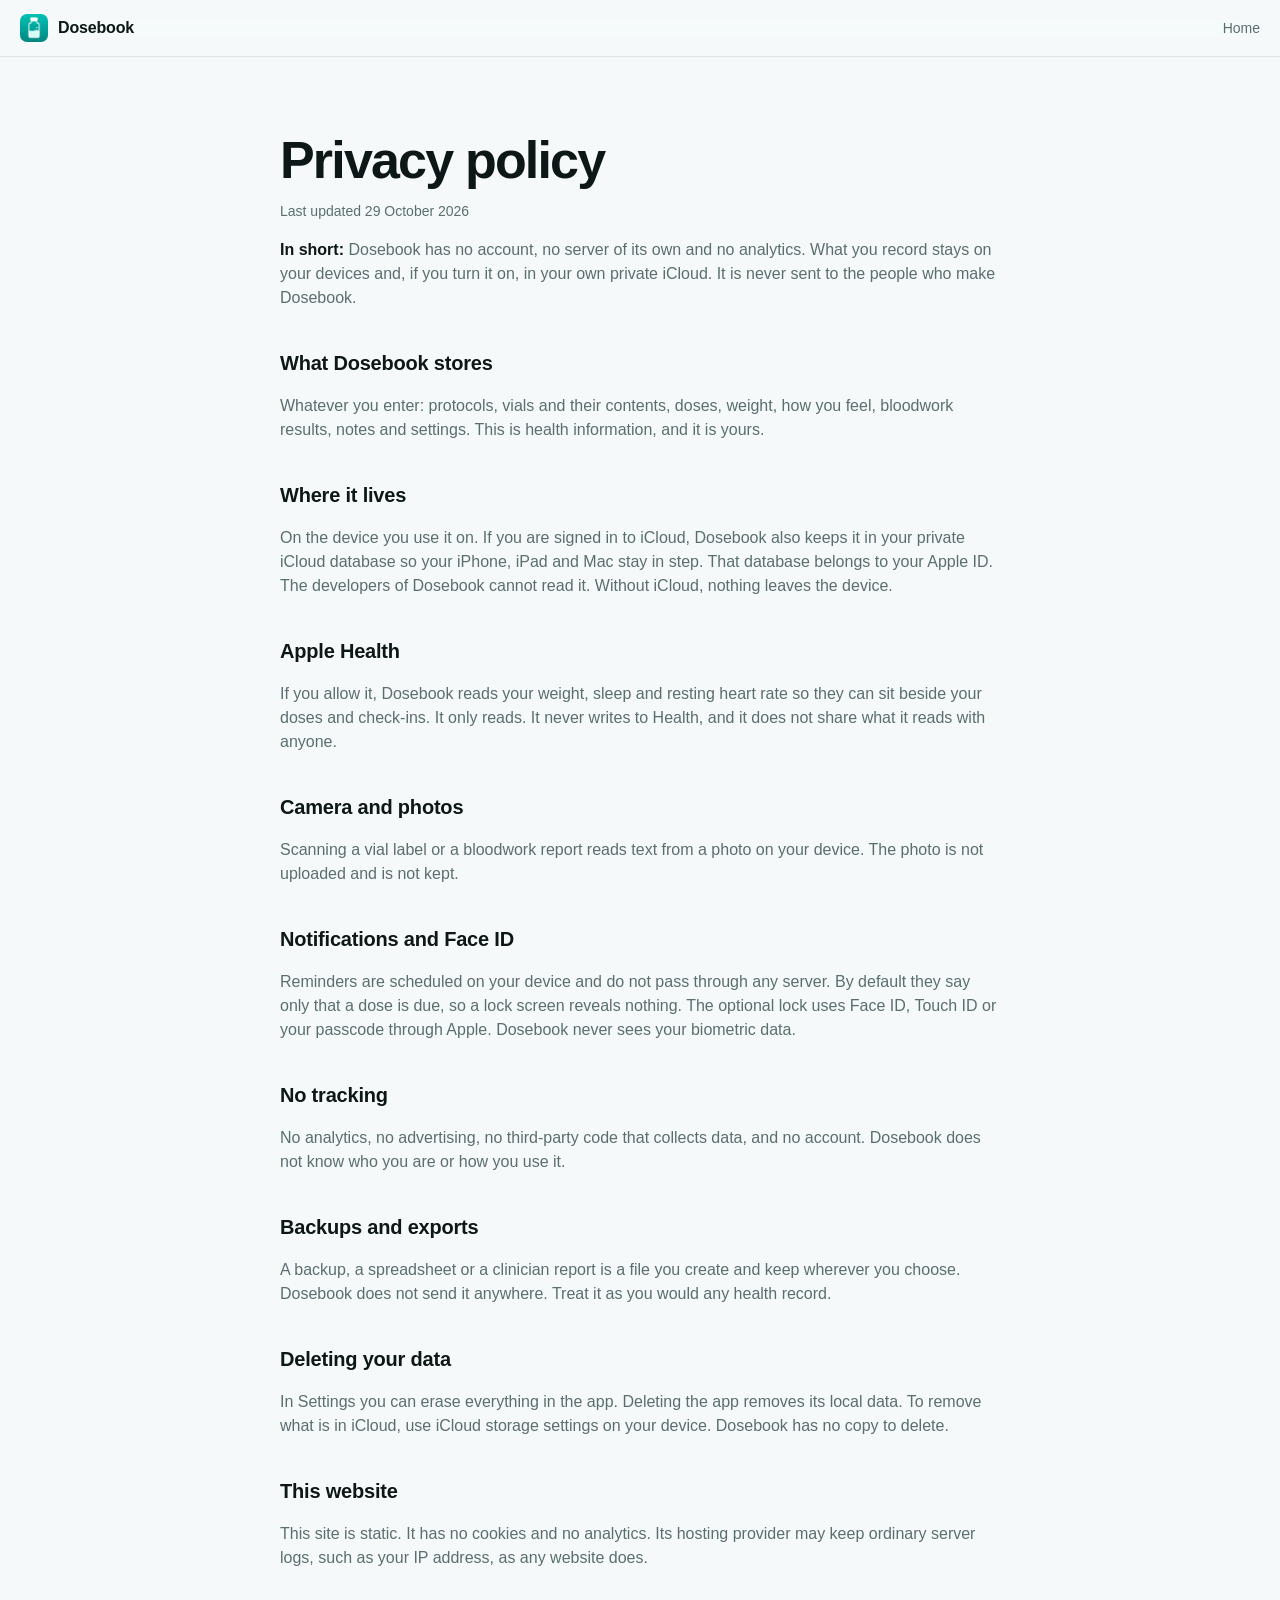
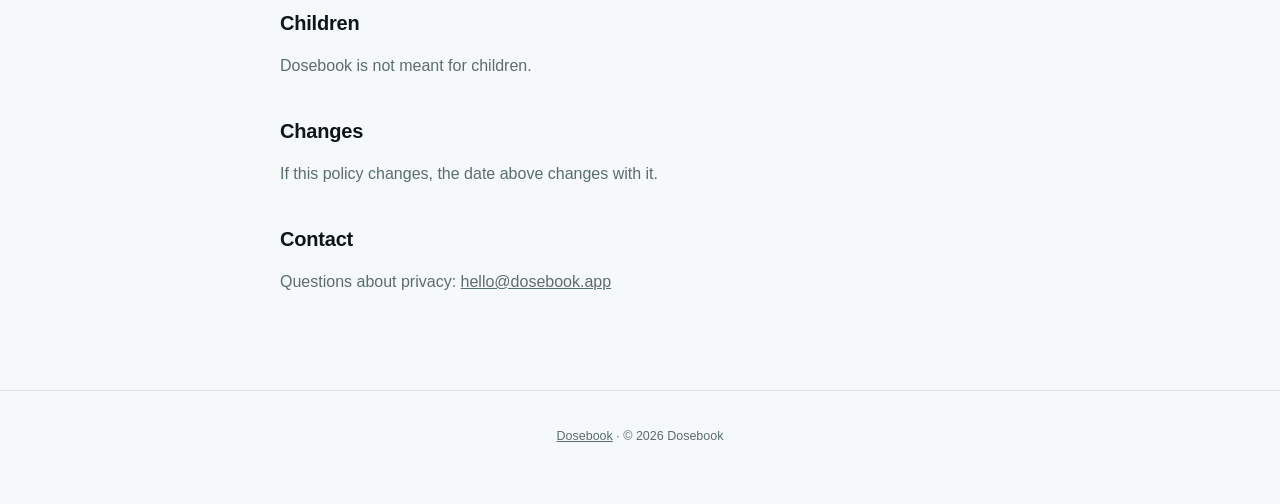
==== privacy.html @ 6c435eca "Dosebook website: a single page and a privacy policy A static site with no build step: a hero with t" ====
<!doctype html>
<html lang="en">
<head>
<meta charset="utf-8">
<meta name="viewport" content="width=device-width, initial-scale=1, viewport-fit=cover">
<title>Privacy policy · Dosebook</title>
<meta name="description" content="Dosebook has no account, no server and no analytics. Here is exactly what it stores and where.">
<meta name="theme-color" content="#0b1112">
<link rel="icon" href="assets/img/favicon.png">
<link rel="apple-touch-icon" href="assets/img/apple-touch-icon.png">
<link rel="stylesheet" href="style.css">
</head>
<body>
<header class="nav">
  <a class="brand" href="./"><img src="assets/img/icon-256.png" alt="" width="28" height="28">Dosebook</a>
  <nav><a href="./">Home</a></nav>
</header>
<main class="doc">
  <h1>Privacy policy</h1>
  <p class="meta">Last updated 29 October 2026</p>

  <p><strong>In short:</strong> Dosebook has no account, no server of its own and no analytics. What you record stays on your devices and, if you turn it on, in your own private iCloud. It is never sent to the people who make Dosebook.</p>

  <h2>What Dosebook stores</h2>
  <p>Whatever you enter: protocols, vials and their contents, doses, weight, how you feel, bloodwork results, notes and settings. This is health information, and it is yours.</p>

  <h2>Where it lives</h2>
  <p>On the device you use it on. If you are signed in to iCloud, Dosebook also keeps it in your private iCloud database so your iPhone, iPad and Mac stay in step. That database belongs to your Apple ID. The developers of Dosebook cannot read it. Without iCloud, nothing leaves the device.</p>

  <h2>Apple Health</h2>
  <p>If you allow it, Dosebook reads your weight, sleep and resting heart rate so they can sit beside your doses and check-ins. It only reads. It never writes to Health, and it does not share what it reads with anyone.</p>

  <h2>Camera and photos</h2>
  <p>Scanning a vial label or a bloodwork report reads text from a photo on your device. The photo is not uploaded and is not kept.</p>

  <h2>Notifications and Face ID</h2>
  <p>Reminders are scheduled on your device and do not pass through any server. By default they say only that a dose is due, so a lock screen reveals nothing. The optional lock uses Face ID, Touch ID or your passcode through Apple. Dosebook never sees your biometric data.</p>

  <h2>No tracking</h2>
  <p>No analytics, no advertising, no third-party code that collects data, and no account. Dosebook does not know who you are or how you use it.</p>

  <h2>Backups and exports</h2>
  <p>A backup, a spreadsheet or a clinician report is a file you create and keep wherever you choose. Dosebook does not send it anywhere. Treat it as you would any health record.</p>

  <h2>Deleting your data</h2>
  <p>In Settings you can erase everything in the app. Deleting the app removes its local data. To remove what is in iCloud, use iCloud storage settings on your device. Dosebook has no copy to delete.</p>

  <h2>This website</h2>
  <p>This site is static. It has no cookies and no analytics. Its hosting provider may keep ordinary server logs, such as your IP address, as any website does.</p>

  <h2>Children</h2>
  <p>Dosebook is not meant for children.</p>

  <h2>Changes</h2>
  <p>If this policy changes, the date above changes with it.</p>

  <h2>Contact</h2>
  <p>Questions about privacy: <a href="mailto:hello@dosebook.app">hello@dosebook.app</a></p>
</main>
<footer><p class="small"><a href="./">Dosebook</a> &middot; &copy; 2026 Dosebook</p></footer>
</body>
</html>
---- style.css ----
:root {
  --bg: #0b1112; --bg2: #101a1c; --ink: #f2f7f7; --muted: #93a6a8; --line: rgba(255,255,255,.09);
  --teal: #19c3a8; --teal2: #0e9384; --card: rgba(255,255,255,.04); --shadow: 0 40px 80px -30px rgba(0,0,0,.7);
  --bezel: #0a0a0b; --font: ui-sans-serif, -apple-system, BlinkMacSystemFont, "SF Pro Display", "Segoe UI", Roboto, sans-serif;
}
@media (prefers-color-scheme: light) {
  :root { --bg: #f6f9f9; --bg2: #ffffff; --ink: #0d1718; --muted: #5a6e70; --line: rgba(0,0,0,.09);
          --teal: #0e9384; --teal2: #0b7a6e; --card: #ffffff; --shadow: 0 40px 70px -35px rgba(10,40,40,.45); --bezel: #16191a; }
}
* { box-sizing: border-box; }
html { scroll-behavior: smooth; }
body { margin: 0; background: var(--bg); color: var(--ink); font-family: var(--font); line-height: 1.5; -webkit-font-smoothing: antialiased; overflow-x: hidden; }
a { color: inherit; }
img { display: block; max-width: 100%; height: auto; }

.nav { position: sticky; top: 0; z-index: 10; display: flex; justify-content: space-between; align-items: center; padding: 14px max(20px, env(safe-area-inset-left));
       backdrop-filter: saturate(160%) blur(18px); background: color-mix(in srgb, var(--bg) 70%, transparent); border-bottom: 1px solid var(--line); }
.brand { display: flex; align-items: center; gap: 10px; font-weight: 650; letter-spacing: -.01em; text-decoration: none; }
.brand img { border-radius: 7px; }
.nav nav { display: flex; align-items: center; gap: 22px; font-size: 14px; color: var(--muted); }
.nav nav a { text-decoration: none; } .nav nav a:hover { color: var(--ink); }
.nav .pill { color: #04201c; background: var(--teal); padding: 7px 14px; border-radius: 99px; font-weight: 600; } .nav .pill:hover { color: #04201c; filter: brightness(1.08); }
@media (max-width: 560px) { .nav nav a:not(.pill) { display: none; } }

.hero { position: relative; text-align: center; padding: clamp(56px, 9vw, 120px) 20px 0;
        background: radial-gradient(70% 55% at 50% 0%, color-mix(in srgb, var(--teal) 22%, transparent), transparent 70%); }
h1 { margin: 0 auto; max-width: 16ch; font-size: clamp(38px, 7.2vw, 84px); line-height: 1.02; letter-spacing: -.035em; font-weight: 700; text-wrap: balance; }
.accent { background: linear-gradient(90deg, var(--teal), #7be8d6); -webkit-background-clip: text; background-clip: text; color: transparent; }
.lead { margin: 22px auto 0; max-width: 34ch; font-size: clamp(18px, 2.2vw, 24px); color: var(--muted); }
.cta { display: flex; flex-wrap: wrap; justify-content: center; gap: 12px; margin-top: 30px; }
.btn { display: inline-flex; align-items: center; padding: 13px 22px; border-radius: 99px; border: 1px solid var(--line); text-decoration: none; font-weight: 600; background: var(--card); transition: transform .2s, filter .2s; }
.btn:hover { transform: translateY(-1px); }
.btn.primary { background: var(--teal); color: #04201c; border-color: transparent; }
.btn.soon { cursor: default; opacity: .85; } .btn.soon:hover { transform: none; }

/* Devices */
figure { margin: 0; }
.mac, .ipad, .phone { position: relative; box-shadow: var(--shadow); background: var(--bezel); }
.mac { border-radius: 12px; overflow: hidden; border: 1px solid var(--line); }
.mac .bar { display: none; }
.mac img { width: 100%; }
.ipad { border-radius: 3.2% / 4.2%; padding: 1.2%; }
.ipad img { border-radius: 2.4% / 3.2%; width: 100%; }
.phone { border-radius: 13.5% / 6.2%; padding: 2.4%; }
.phone img { border-radius: 11.5% / 5.4%; width: 100%; }

.stage { position: relative; width: min(1100px, 100%); margin: clamp(40px, 6vw, 80px) auto 0; aspect-ratio: 16 / 10; }
.stage .mac { position: absolute; left: 7%; top: 0; width: 70%; }
.stage .ipad { position: absolute; right: 0; bottom: 6%; width: 44%; }
.stage .phone { position: absolute; left: 0; bottom: 0; width: 17%; }
@media (max-width: 640px) { .stage { aspect-ratio: 4 / 5; } .stage .mac { left: 0; width: 100%; top: 4%; } .stage .ipad { right: -4%; width: 62%; bottom: 14%; } .stage .phone { width: 30%; left: 2%; } }

/* Features */
.features { display: grid; grid-template-columns: repeat(auto-fit, minmax(190px, 1fr)); gap: 14px; width: min(1100px, 100% - 40px); margin: clamp(80px, 11vw, 150px) auto 0; }
.features article { background: var(--card); border: 1px solid var(--line); border-radius: 20px; padding: 22px; }
.features svg { width: 26px; height: 26px; stroke: var(--teal); fill: none; stroke-width: 1.8; stroke-linecap: round; stroke-linejoin: round; }
.features h3 { margin: 14px 0 4px; font-size: 18px; letter-spacing: -.01em; }
.features p { margin: 0; color: var(--muted); font-size: 15px; }

/* Screens */
.screens { margin-top: clamp(80px, 11vw, 150px); text-align: center; }
.tabs { display: inline-flex; padding: 4px; border-radius: 99px; background: var(--card); border: 1px solid var(--line); }
.tabs button { font: inherit; font-weight: 600; font-size: 14px; color: var(--muted); background: none; border: 0; padding: 8px 20px; border-radius: 99px; cursor: pointer; }
.tabs button[aria-selected="true"] { background: var(--teal); color: #04201c; }
.rail { display: flex; gap: 22px; overflow-x: auto; scroll-snap-type: x mandatory; padding: 44px max(20px, calc(50vw - 560px)) 56px; margin-top: 8px; scrollbar-width: none; }
.rail::-webkit-scrollbar { display: none; }
.rail[hidden] { display: none; }
.rail figure { flex: 0 0 auto; scroll-snap-align: center; }
.rail .phone { width: min(260px, 66vw); }
.rail.wide figure { width: min(760px, 86vw); }
.rail figcaption { margin-top: 16px; font-size: 14px; color: var(--muted); }

/* Private */
.private { width: min(900px, 100% - 40px); margin: 0 auto; padding: clamp(56px, 8vw, 100px) 0; text-align: center; }
.private h2, .get h2 { margin: 0; font-size: clamp(32px, 5vw, 56px); letter-spacing: -.03em; line-height: 1.05; }
.private ul { list-style: none; margin: 34px 0 0; padding: 0; display: grid; grid-template-columns: repeat(auto-fit, minmax(200px, 1fr)); gap: 14px; text-align: left; }
.private li { background: var(--card); border: 1px solid var(--line); border-radius: 18px; padding: 20px; color: var(--muted); font-size: 15px; }
.private li b { display: block; color: var(--ink); font-size: 17px; margin-bottom: 4px; }
.more { display: inline-block; margin-top: 28px; color: var(--teal); font-weight: 600; text-decoration: none; } .more:hover { text-decoration: underline; }

.get { text-align: center; padding: clamp(56px, 8vw, 100px) 20px; border-top: 1px solid var(--line);
       background: radial-gradient(60% 80% at 50% 100%, color-mix(in srgb, var(--teal) 18%, transparent), transparent 70%); }
.get img { margin: 0 auto 20px; border-radius: 22px; box-shadow: var(--shadow); }

footer { padding: 36px 20px 48px; text-align: center; color: var(--muted); font-size: 13px; border-top: 1px solid var(--line); }
footer p { margin: 0 auto 10px; max-width: 62ch; } footer .small { font-size: 12.5px; }

/* Reveal */
.js .reveal { opacity: 0; transform: translateY(14px); transition: opacity .6s ease, transform .6s ease; }
.js .reveal.in { opacity: 1; transform: none; }
@media (prefers-reduced-motion: reduce) { html { scroll-behavior: auto; } .js .reveal { opacity: 1; transform: none; transition: none; } }

/* Privacy page */
.doc { width: min(720px, 100% - 40px); margin: 0 auto; padding: clamp(40px, 6vw, 80px) 0 80px; }
.doc h1 { font-size: clamp(34px, 5vw, 52px); max-width: none; margin: 0 0 8px; text-align: left; }
.doc h2 { margin: 38px 0 8px; font-size: 20px; letter-spacing: -.01em; }
.doc p, .doc li { color: var(--muted); } .doc strong { color: var(--ink); }
.doc .meta { color: var(--muted); font-size: 14px; }
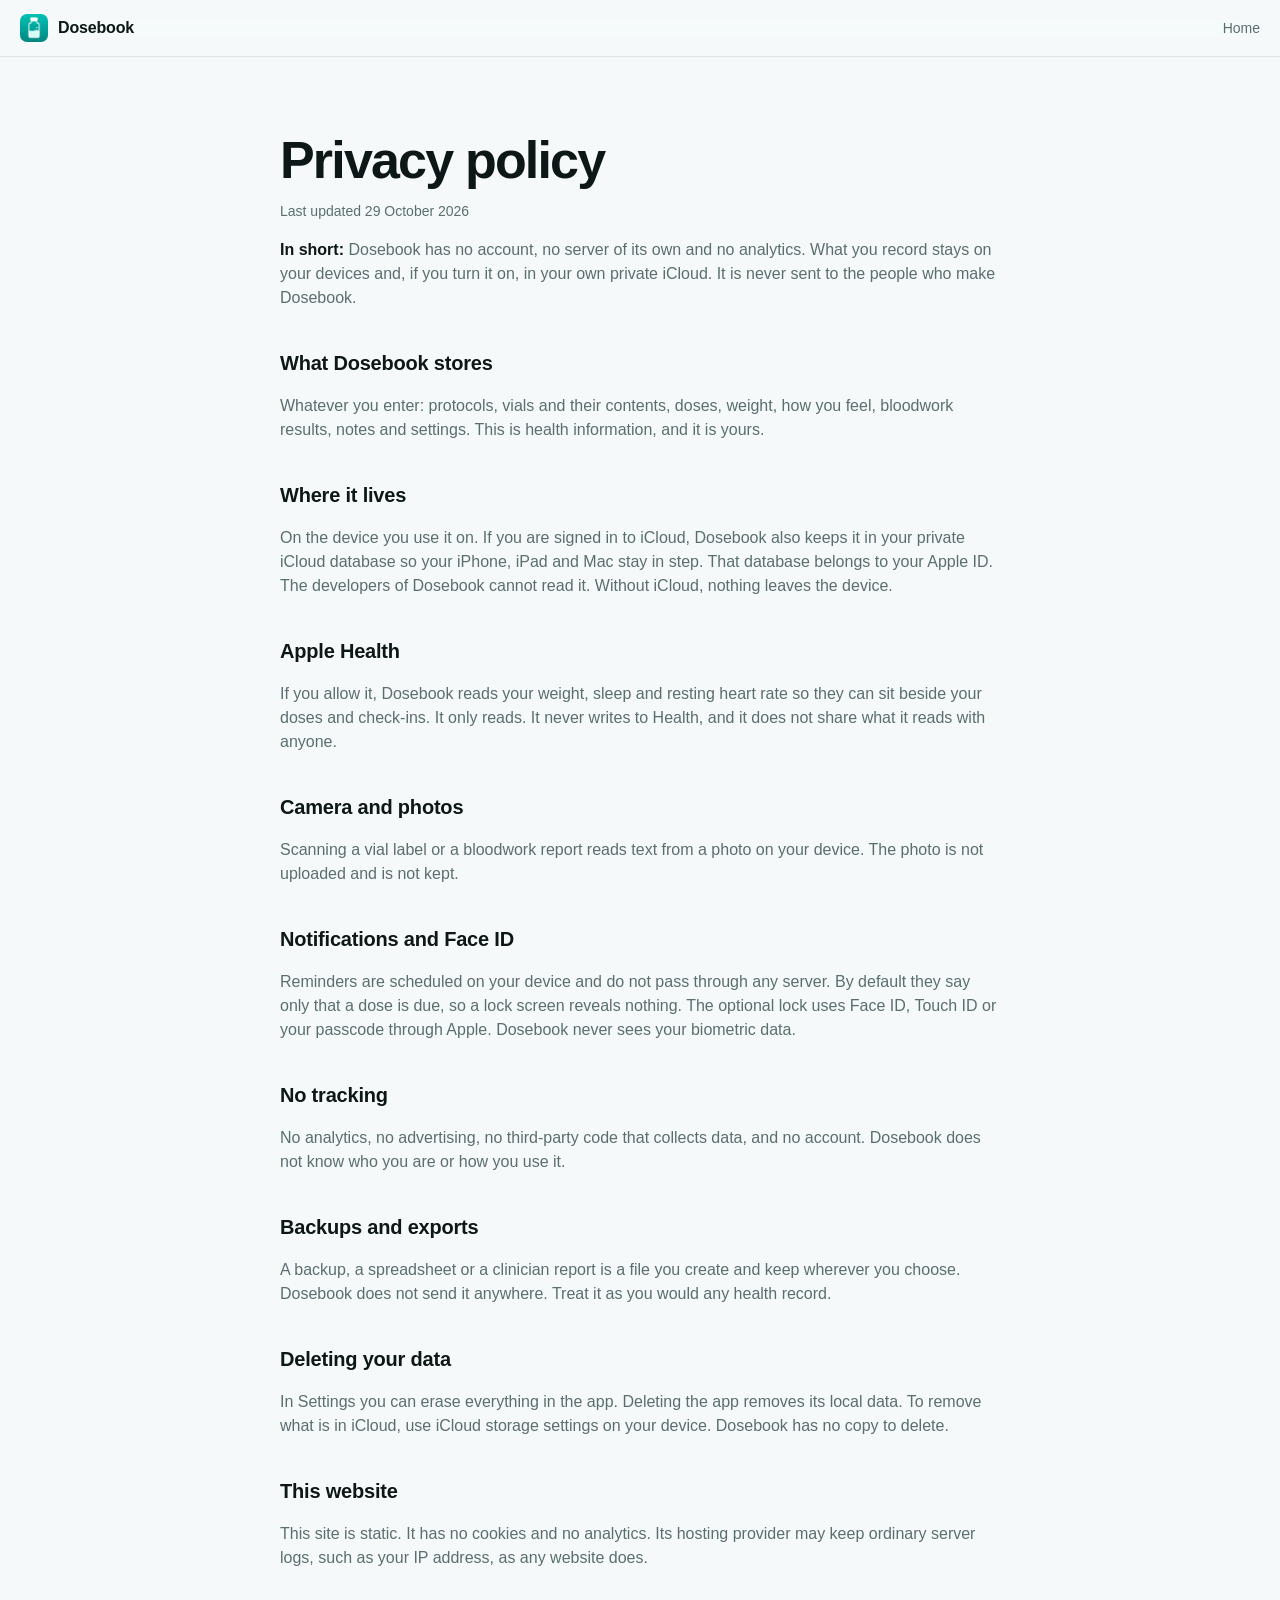
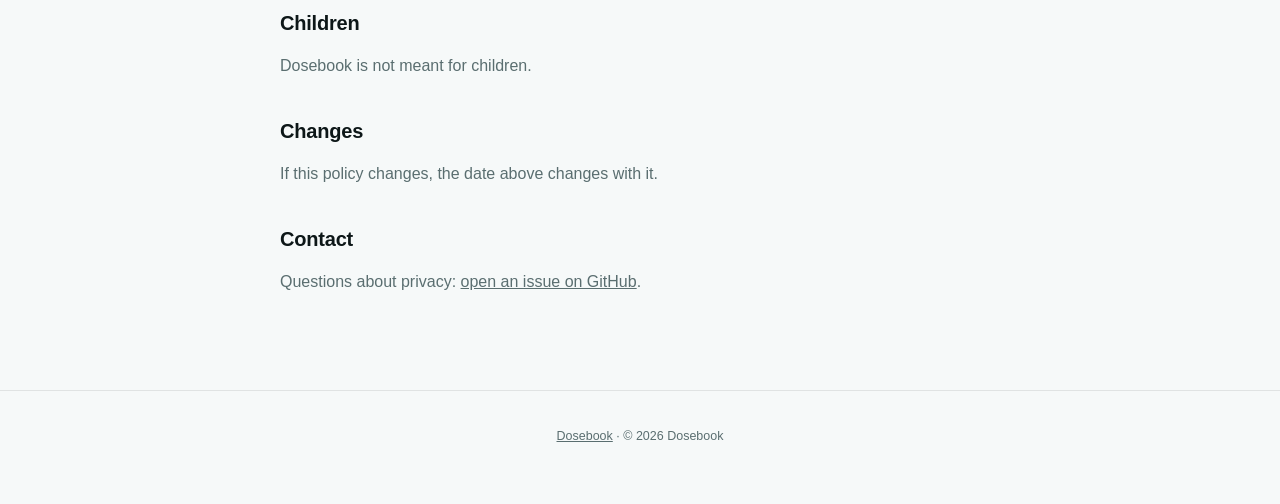
==== commit 59beb115: "Mac download links to the latest release; privacy contact points to GitHub issues Co-Authored-By: Cl" ====
--- a/privacy.html
+++ b/privacy.html
@@ -55,7 +55,7 @@
   <p>If this policy changes, the date above changes with it.</p>
 
   <h2>Contact</h2>
-  <p>Questions about privacy: <a href="mailto:hello@dosebook.app">hello@dosebook.app</a></p>
+  <p>Questions about privacy: <a href="https://github.com/Fybre/dosebook/issues">open an issue on GitHub</a>.</p>
 </main>
 <footer><p class="small"><a href="./">Dosebook</a> &middot; &copy; 2026 Dosebook</p></footer>
 </body>
--- a/style.css
+++ b/style.css
@@ -51,7 +51,7 @@
 @media (max-width: 640px) { .stage { aspect-ratio: 4 / 5; } .stage .mac { left: 0; width: 100%; top: 4%; } .stage .ipad { right: -4%; width: 62%; bottom: 14%; } .stage .phone { width: 30%; left: 2%; } }
 
 /* Features */
-.features { display: grid; grid-template-columns: repeat(auto-fit, minmax(190px, 1fr)); gap: 14px; width: min(1100px, 100% - 40px); margin: clamp(80px, 11vw, 150px) auto 0; }
+.features { display: grid; grid-template-columns: repeat(auto-fit, minmax(150px, 1fr)); gap: 14px; width: min(1100px, 100% - 40px); margin: clamp(80px, 11vw, 150px) auto 0; }
 .features article { background: var(--card); border: 1px solid var(--line); border-radius: 20px; padding: 22px; }
 .features svg { width: 26px; height: 26px; stroke: var(--teal); fill: none; stroke-width: 1.8; stroke-linecap: round; stroke-linejoin: round; }
 .features h3 { margin: 14px 0 4px; font-size: 18px; letter-spacing: -.01em; }
@@ -62,10 +62,18 @@
 .tabs { display: inline-flex; padding: 4px; border-radius: 99px; background: var(--card); border: 1px solid var(--line); }
 .tabs button { font: inherit; font-weight: 600; font-size: 14px; color: var(--muted); background: none; border: 0; padding: 8px 20px; border-radius: 99px; cursor: pointer; }
 .tabs button[aria-selected="true"] { background: var(--teal); color: #04201c; }
-.rail { display: flex; gap: 22px; overflow-x: auto; scroll-snap-type: x mandatory; padding: 44px max(20px, calc(50vw - 560px)) 56px; margin-top: 8px; scrollbar-width: none; }
-.rail::-webkit-scrollbar { display: none; }
+.rails { position: relative; width: min(1100px, 100% - 40px); margin: 0 auto; }
+.arrow { position: absolute; top: 42%; z-index: 3; width: 46px; height: 46px; border-radius: 50%; border: 1px solid var(--line); background: color-mix(in srgb, var(--bg2) 88%, transparent); color: var(--ink);
+         font-size: 26px; line-height: 1; cursor: pointer; backdrop-filter: blur(10px); box-shadow: 0 10px 30px -10px rgba(0,0,0,.5); display: grid; place-items: center; padding: 0 0 3px; }
+.arrow:hover { background: var(--teal); color: #04201c; border-color: transparent; }
+.arrow[hidden] { display: none; }
+.arrow.prev { left: 6px; } .arrow.next { right: 6px; }
+@media (max-width: 700px) { .arrow { display: none; } }
+.rail { cursor: grab; display: flex; gap: 22px; overflow-x: auto; scroll-snap-type: x mandatory; padding: 44px 24px 56px; scroll-padding-inline: 24px; margin-top: 8px; -webkit-mask-image: linear-gradient(90deg, transparent, #000 4%, #000 96%, transparent); mask-image: linear-gradient(90deg, transparent, #000 4%, #000 96%, transparent); scrollbar-width: thin; scrollbar-color: var(--line) transparent; outline: none; }
+.rail.dragging { cursor: grabbing; scroll-snap-type: none; user-select: none; }
+.rail img { -webkit-user-drag: none; user-select: none; }
 .rail[hidden] { display: none; }
-.rail figure { flex: 0 0 auto; scroll-snap-align: center; }
+.rail figure { flex: 0 0 auto; scroll-snap-align: start; }
 .rail .phone { width: min(260px, 66vw); }
 .rail.wide figure { width: min(760px, 86vw); }
 .rail figcaption { margin-top: 16px; font-size: 14px; color: var(--muted); }
@@ -76,6 +84,7 @@
 .private ul { list-style: none; margin: 34px 0 0; padding: 0; display: grid; grid-template-columns: repeat(auto-fit, minmax(200px, 1fr)); gap: 14px; text-align: left; }
 .private li { background: var(--card); border: 1px solid var(--line); border-radius: 18px; padding: 20px; color: var(--muted); font-size: 15px; }
 .private li b { display: block; color: var(--ink); font-size: 17px; margin-bottom: 4px; }
+.private li.oss { padding: 0; } .private li.oss a { display: block; padding: 20px; text-decoration: none; border-radius: 18px; height: 100%; transition: background .2s; } .private li.oss a:hover { background: color-mix(in srgb, var(--teal) 14%, transparent); } .private li.oss b { color: var(--teal); }
 .more { display: inline-block; margin-top: 28px; color: var(--teal); font-weight: 600; text-decoration: none; } .more:hover { text-decoration: underline; }
 
 .get { text-align: center; padding: clamp(56px, 8vw, 100px) 20px; border-top: 1px solid var(--line);
